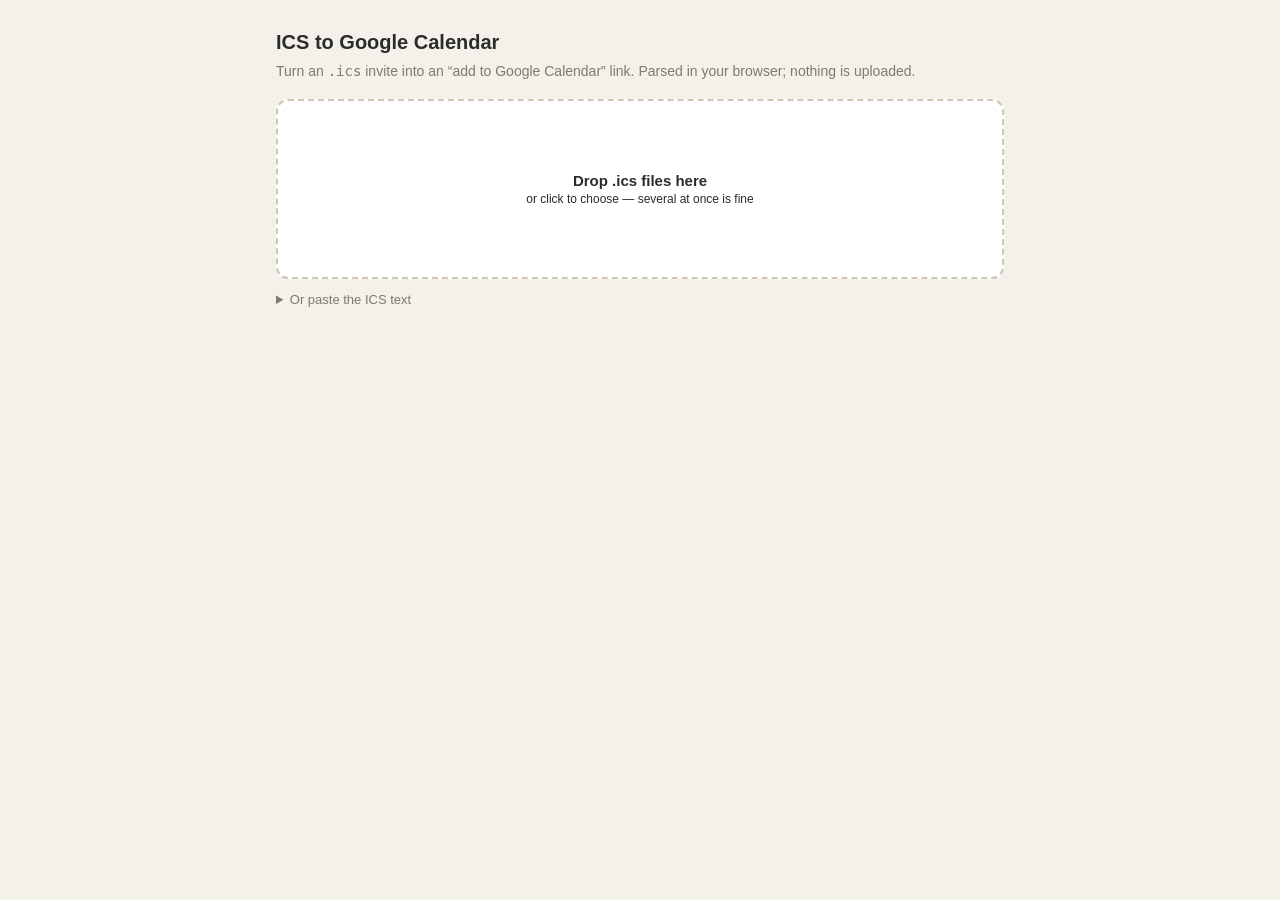
==== ics-to-gcal/index.html @ e8817beb "Add ICS to Google Calendar: drop an .ics, get add-to-calendar links Co-Authored-By: Claude Opus 5.5 " ====
<!doctype html>
<html lang="en">
<head>
<meta charset="utf-8">
<meta name="viewport" content="width=device-width, initial-scale=1">
<title>ICS to Google Calendar</title>
<style>
  :root { --bg:#f4f1ea; --panel:#fff; --ink:#2b2b2b; --muted:#80796c; --accent:#2f6fde; --line:#e4ded2; --bad:#d33b2f; }
  * { box-sizing: border-box; }
  html, body { margin: 0; font: 14px/1.45 -apple-system, BlinkMacSystemFont, "Segoe UI", Roboto, sans-serif; color: var(--ink); background: var(--bg); }
  main { max-width: 760px; margin: 0 auto; padding: 28px 16px 60px; }
  h1 { font-size: 20px; margin: 0 0 4px; }
  .sub { color: var(--muted); margin: 0 0 18px; }
  #drop { display: grid; place-items: center; text-align: center; gap: 6px; min-height: 180px; padding: 24px;
          background: var(--panel); border: 2px dashed #cfc6b5; border-radius: 12px; cursor: pointer; transition: border-color .12s, background .12s; }
  #drop:hover, #drop:focus-visible { border-color: var(--accent); outline: none; }
  #drop.over { border-color: var(--accent); background: #eef3fd; }
  #drop b { font-size: 15px; }
  #drop .muted { font-size: 12px; }
  details { margin: 12px 0 0; }
  summary { cursor: pointer; color: var(--muted); font-size: 13px; }
  textarea { display: block; width: 100%; height: 140px; margin-top: 8px; padding: 8px; font: 12px/1.4 ui-monospace, Menlo, monospace;
             border: 1px solid var(--line); border-radius: 8px; background: #fff; resize: vertical; }
  button, a.btn { font: inherit; cursor: pointer; border: 1px solid var(--line); background: #fff; border-radius: 7px; padding: 6px 11px;
                  color: var(--ink); text-decoration: none; display: inline-block; }
  button:hover, a.btn:hover { border-color: #c9c1b1; background: #faf8f4; }
  .primary, a.primary { background: var(--accent); border-color: var(--accent); color: #fff; }
  .primary:hover, a.primary:hover { background: #2760c4; border-color: #2760c4; }
  .btns { display: flex; gap: 6px; flex-wrap: wrap; margin-top: 8px; }
  #status { margin: 16px 0 8px; color: var(--muted); }
  #status.bad { color: var(--bad); font-weight: 600; }
  .event { background: var(--panel); border: 1px solid var(--line); border-radius: 10px; padding: 14px; margin-bottom: 10px; }
  .event h2 { font-size: 16px; margin: 0 0 4px; overflow-wrap: anywhere; }
  .meta { color: var(--muted); font-size: 13px; overflow-wrap: anywhere; }
  .warn { color: var(--bad); font-size: 12px; margin-top: 6px; }
  .url { margin-top: 8px; font: 11px/1.4 ui-monospace, Menlo, monospace; color: var(--muted); background: #faf8f4; border: 1px solid var(--line);
         border-radius: 6px; padding: 6px 8px; overflow-wrap: anywhere; max-height: 4.4em; overflow: auto; }
  input[type=file] { display: none; }
</style>
</head>
<body>
<main>
  <h1>ICS to Google Calendar</h1>
  <p class="sub">Turn an <code>.ics</code> invite into an “add to Google Calendar” link. Parsed in your browser; nothing is uploaded.</p>

  <div id="drop" tabindex="0" role="button" aria-label="Choose or drop .ics files">
    <div>
      <b>Drop .ics files here</b>
      <div class="muted">or click to choose — several at once is fine</div>
    </div>
  </div>
  <input type="file" id="file" accept=".ics,.ical,.ifb,.icalendar,text/calendar" multiple>

  <details>
    <summary>Or paste the ICS text</summary>
    <textarea id="paste" placeholder="BEGIN:VCALENDAR&#10;BEGIN:VEVENT&#10;…" spellcheck="false"></textarea>
    <div class="btns"><button class="primary" id="convert">Convert</button></div>
  </details>

  <div id="status"></div>
  <div id="out"></div>
</main>

<script>
// ---------- ICS parsing ----------

function unfold(text) {
  // RFC 5545 §3.1: a line starting with a space or tab continues the previous one.
  return text.replace(/\r\n?/g, '\n').replace(/\n[ \t]/g, '');
}

function unescapeText(v) {
  return v.replace(/\\([\\;,nN])/g, (_, c) => (c === 'n' || c === 'N') ? '\n' : c);
}

// "DTSTART;TZID="America/New_York":20261018T133000" → { name, params, value }
function parseLine(line) {
  let inQuote = false, split = -1;
  for (let i = 0; i < line.length; i++) {
    const c = line[i];
    if (c === '"') inQuote = !inQuote;
    else if (c === ':' && !inQuote) { split = i; break; }
  }
  if (split < 0) return null;
  const [name, ...rawParams] = line.slice(0, split).split(';');
  const params = {};
  for (const p of rawParams) {
    const eq = p.indexOf('=');
    if (eq > 0) params[p.slice(0, eq).toUpperCase()] = p.slice(eq + 1).replace(/^"|"$/g, '');
  }
  return { name: name.toUpperCase(), params, value: line.slice(split + 1) };
}

function parseEvents(text) {
  const events = [];
  let cur = null, depth = 0;
  for (const line of unfold(text).split('\n')) {
    if (!line.trim()) continue;
    const p = parseLine(line);
    if (!p) continue;
    if (p.name === 'BEGIN' && p.value.toUpperCase() === 'VEVENT') { cur = {}; depth = 0; continue; }
    if (!cur) continue;
    // Skip nested components such as VALARM so their DESCRIPTION doesn't win.
    if (p.name === 'BEGIN') { depth++; continue; }
    if (p.name === 'END') {
      if (depth) { depth--; continue; }
      if (p.value.toUpperCase() === 'VEVENT') { events.push(cur); cur = null; }
      continue;
    }
    if (depth) continue;
    if (!(p.name in cur)) cur[p.name] = p;
  }
  return events;
}

// ---------- Dates ----------

// Common Windows zone names Outlook writes into TZID, mapped to IANA.
const WINDOWS_TZ = {
  'Eastern Standard Time': 'America/New_York', 'Central Standard Time': 'America/Chicago',
  'Mountain Standard Time': 'America/Denver', 'US Mountain Standard Time': 'America/Phoenix',
  'Pacific Standard Time': 'America/Los_Angeles', 'Alaskan Standard Time': 'America/Anchorage',
  'Hawaiian Standard Time': 'Pacific/Honolulu', 'Atlantic Standard Time': 'America/Halifax',
  'GMT Standard Time': 'Europe/London', 'Greenwich Standard Time': 'Atlantic/Reykjavik',
  'W. Europe Standard Time': 'Europe/Berlin', 'Romance Standard Time': 'Europe/Paris',
  'Central Europe Standard Time': 'Europe/Budapest', 'Central European Standard Time': 'Europe/Warsaw',
  'E. Europe Standard Time': 'Europe/Chisinau', 'FLE Standard Time': 'Europe/Kiev',
  'GTB Standard Time': 'Europe/Bucharest', 'Russian Standard Time': 'Europe/Moscow',
  'India Standard Time': 'Asia/Kolkata', 'China Standard Time': 'Asia/Shanghai',
  'Taipei Standard Time': 'Asia/Taipei', 'Singapore Standard Time': 'Asia/Singapore',
  'Tokyo Standard Time': 'Asia/Tokyo', 'Korea Standard Time': 'Asia/Seoul',
  'AUS Eastern Standard Time': 'Australia/Sydney', 'E. Australia Standard Time': 'Australia/Brisbane',
  'Cen. Australia Standard Time': 'Australia/Adelaide', 'W. Australia Standard Time': 'Australia/Perth',
  'New Zealand Standard Time': 'Pacific/Auckland', 'SA Pacific Standard Time': 'America/Bogota',
  'E. South America Standard Time': 'America/Sao_Paulo', 'Arabian Standard Time': 'Asia/Dubai',
  'Israel Standard Time': 'Asia/Jerusalem', 'South Africa Standard Time': 'Africa/Johannesburg',
  'UTC': 'UTC', 'Coordinated Universal Time': 'UTC'
};

const LOCAL_TZ = Intl.DateTimeFormat().resolvedOptions().timeZone || 'UTC';

function validZone(z) {
  try { new Intl.DateTimeFormat('en-US', { timeZone: z }); return true; } catch { return false; }
}

function resolveZone(tzid) {
  if (!tzid) return null;
  if (validZone(tzid)) return tzid;
  if (WINDOWS_TZ[tzid]) return WINDOWS_TZ[tzid];
  // Some generators prefix a path, e.g. "/mozilla.org/20050126_1/America/New_York".
  const m = tzid.match(/([A-Za-z_]+\/[A-Za-z_\-+]+(?:\/[A-Za-z_\-+]+)?)$/);
  if (m && validZone(m[1])) return m[1];
  return undefined; // present but unknown
}

const pad = n => String(n).padStart(2, '0');

// Parsed time: { allDay, y, mo, d, h, mi, s, utc, zone }
function parseDate(prop, warnings) {
  if (!prop) return null;
  const v = prop.value.trim();
  let m = v.match(/^(\d{4})(\d{2})(\d{2})$/);
  if (m || (prop.params.VALUE || '').toUpperCase() === 'DATE') {
    m = m || v.match(/^(\d{4})(\d{2})(\d{2})/);
    if (!m) return null;
    return { allDay: true, y: +m[1], mo: +m[2], d: +m[3], h: 0, mi: 0, s: 0 };
  }
  m = v.match(/^(\d{4})(\d{2})(\d{2})T(\d{2})(\d{2})(\d{2})?(Z?)$/i);
  if (!m) return null;
  const t = { allDay: false, y: +m[1], mo: +m[2], d: +m[3], h: +m[4], mi: +m[5], s: +(m[6] || 0), utc: !!m[7] };
  if (!t.utc && prop.params.TZID) {
    const z = resolveZone(prop.params.TZID);
    if (z) t.zone = z;
    else warnings.add(`Unknown time zone “${prop.params.TZID}”, assumed ${LOCAL_TZ}.`);
  }
  return t;
}

// Offset (ms) of `zone` from UTC at the instant `utcMs`.
function zoneOffset(zone, utcMs) {
  const parts = new Intl.DateTimeFormat('en-US', {
    timeZone: zone, hourCycle: 'h23', year: 'numeric', month: 'numeric', day: 'numeric',
    hour: 'numeric', minute: 'numeric', second: 'numeric'
  }).formatToParts(new Date(utcMs));
  const g = k => +parts.find(p => p.type === k).value;
  return Date.UTC(g('year'), g('month') - 1, g('day'), g('hour'), g('minute'), g('second')) - utcMs;
}

// Absolute instant (ms) for a parsed time. Floating times are read in the browser's zone.
function toInstant(t) {
  const wall = Date.UTC(t.y, t.mo - 1, t.d, t.h, t.mi, t.s);
  if (t.utc) return wall;
  const zone = t.zone || LOCAL_TZ;
  let guess = wall - zoneOffset(zone, wall);
  guess = wall - zoneOffset(zone, guess); // second pass settles DST edges
  return guess;
}

function fromInstant(ms) {
  const d = new Date(ms);
  return { allDay: false, utc: true, y: d.getUTCFullYear(), mo: d.getUTCMonth() + 1, d: d.getUTCDate(),
           h: d.getUTCHours(), mi: d.getUTCMinutes(), s: d.getUTCSeconds() };
}

// Add a duration to a wall-clock time, keeping its zone (so +1 day survives DST).
function addToWall(t, ms) {
  const d = new Date(Date.UTC(t.y, t.mo - 1, t.d, t.h, t.mi, t.s) + ms);
  return { ...t, y: d.getUTCFullYear(), mo: d.getUTCMonth() + 1, d: d.getUTCDate(),
           h: d.getUTCHours(), mi: d.getUTCMinutes(), s: d.getUTCSeconds() };
}

function parseDuration(v) {
  const m = (v || '').trim().match(/^([+-])?P(?:(\d+)W)?(?:(\d+)D)?(?:T(?:(\d+)H)?(?:(\d+)M)?(?:(\d+)S)?)?$/i);
  if (!m) return null;
  const ms = ((+m[2] || 0) * 7 * 86400 + (+m[3] || 0) * 86400 + (+m[4] || 0) * 3600 + (+m[5] || 0) * 60 + (+m[6] || 0)) * 1000;
  return m[1] === '-' ? -ms : ms;
}

const fmtDate = t => `${t.y}${pad(t.mo)}${pad(t.d)}`;
const fmtDateTime = t => `${fmtDate(t)}T${pad(t.h)}${pad(t.mi)}${pad(t.s)}${t.utc ? 'Z' : ''}`;

// ---------- Event → link ----------

function enc(v) { return encodeURIComponent(v).replace(/%20/g, '+'); }

function buildEvent(ev) {
  const warnings = new Set();
  let start = parseDate(ev.DTSTART, warnings);
  if (!start) return { error: 'No usable DTSTART', title: ev.SUMMARY ? unescapeText(ev.SUMMARY.value) : '(untitled)' };
  let end = parseDate(ev.DTEND, warnings);
  if (!end) {
    const dur = ev.DURATION ? parseDuration(ev.DURATION.value) : null;
    // No end: an all-day event lasts a day, a timed one an hour.
    end = addToWall(start, dur != null ? dur : (start.allDay ? 86400000 : 3600000));
  }

  let dates, ctz;
  if (start.allDay) {
    if (!end.allDay) end = { ...end, allDay: true };
    dates = `${fmtDate(start)}/${fmtDate(end)}`; // both sides exclusive-end, same as ICS
  } else {
    if (end.allDay) end = { ...end, allDay: false };
    const sameZone = !start.utc && !end.utc && (start.zone || null) === (end.zone || null);
    if (sameZone) {
      // Keep wall-clock times and let Google apply the zone; keeps recurrences right across DST.
      ctz = start.zone || LOCAL_TZ;
      dates = `${fmtDateTime(start)}/${fmtDateTime(end)}`;
    } else {
      ctz = start.zone || end.zone || LOCAL_TZ;
      dates = `${fmtDateTime(fromInstant(toInstant(start)))}/${fmtDateTime(fromInstant(toInstant(end)))}`;
    }
  }

  const title = ev.SUMMARY ? unescapeText(ev.SUMMARY.value) : '';
  let details = ev.DESCRIPTION ? unescapeText(ev.DESCRIPTION.value) : '';
  const url = ev.URL ? ev.URL.value.trim() : '';
  if (url && !details.includes(url)) details = details ? `${details}\n\n${url}` : url;
  const location = ev.LOCATION ? unescapeText(ev.LOCATION.value) : '';

  let link = 'https://calendar.google.com/calendar/render?action=TEMPLATE'
    + `&text=${enc(title)}&dates=${dates}`;
  if (details) link += `&details=${enc(details)}`;
  if (location) link += `&location=${enc(location)}`;
  if (ev.RRULE) link += `&recur=${enc('RRULE:' + ev.RRULE.value.trim())}`;
  if (ctz) link += `&ctz=${enc(ctz)}`;

  if (link.length > 8000) warnings.add('This link is very long (mostly the description); Google may cut it off.');
  return { title: title || '(untitled)', start, end, ctz, location, recurring: !!ev.RRULE, link, warnings: [...warnings] };
}

// ---------- UI ----------

const $ = s => document.querySelector(s);
const out = $('#out'), status = $('#status');

function describeWhen(e) {
  if (e.start.allDay) {
    const s = new Date(Date.UTC(e.start.y, e.start.mo - 1, e.start.d));
    const last = new Date(Date.UTC(e.end.y, e.end.mo - 1, e.end.d) - 86400000);
    const f = d => d.toLocaleDateString(undefined, { timeZone: 'UTC', weekday: 'short', month: 'short', day: 'numeric', year: 'numeric' });
    return last > s ? `${f(s)} – ${f(last)} (all day)` : `${f(s)} (all day)`;
  }
  const zone = e.ctz || LOCAL_TZ;
  const opts = { timeZone: zone, weekday: 'short', month: 'short', day: 'numeric', year: 'numeric', hour: 'numeric', minute: '2-digit' };
  const s = new Date(toInstant(e.start)), en = new Date(toInstant(e.end));
  const sameDay = s.toLocaleDateString(undefined, { timeZone: zone }) === en.toLocaleDateString(undefined, { timeZone: zone });
  const endStr = sameDay
    ? en.toLocaleTimeString(undefined, { timeZone: zone, hour: 'numeric', minute: '2-digit', timeZoneName: 'short' })
    : en.toLocaleString(undefined, { ...opts, timeZoneName: 'short' });
  return `${s.toLocaleString(undefined, opts)} – ${endStr}`;
}

function el(tag, attrs = {}, text) {
  const n = document.createElement(tag);
  Object.assign(n, attrs);
  if (text != null) n.textContent = text;
  return n;
}

function render(results) {
  out.replaceChildren();
  const ok = results.filter(r => !r.error);
  status.className = ok.length ? '' : 'bad';
  status.textContent = ok.length
    ? `${ok.length} event${ok.length === 1 ? '' : 's'}`
    : (results.length ? 'Found events, but none had a readable start time.' : 'No events (VEVENT) found in that.');

  for (const r of results) {
    const card = el('div', { className: 'event' });
    card.append(el('h2', {}, r.title));
    if (r.error) {
      card.append(el('div', { className: 'warn' }, r.error));
      out.append(card);
      continue;
    }
    card.append(el('div', { className: 'meta' }, describeWhen(r) + (r.recurring ? ' · repeats' : '')));
    if (r.location) card.append(el('div', { className: 'meta' }, r.location));
    for (const w of r.warnings) card.append(el('div', { className: 'warn' }, w));

    const btns = el('div', { className: 'btns' });
    btns.append(el('a', { className: 'btn primary', href: r.link, target: '_blank', rel: 'noopener' }, 'Add to Google Calendar'));
    const copy = el('button', {}, 'Copy link');
    copy.onclick = async () => {
      try { await navigator.clipboard.writeText(r.link); copy.textContent = 'Copied'; }
      catch { copy.textContent = 'Copy failed'; }
      setTimeout(() => (copy.textContent = 'Copy link'), 1400);
    };
    btns.append(copy);
    card.append(btns, el('div', { className: 'url' }, r.link));
    out.append(card);
  }
}

function convertText(texts) {
  const results = [];
  for (const t of texts) for (const ev of parseEvents(t)) results.push(buildEvent(ev));
  render(results);
}

async function handleFiles(files) {
  if (!files || !files.length) return;
  try { convertText(await Promise.all([...files].map(f => f.text()))); }
  catch (e) { status.className = 'bad'; status.textContent = `Couldn't read that file: ${e.message}`; }
}

const drop = $('#drop'), fileInput = $('#file');
drop.onclick = () => fileInput.click();
drop.onkeydown = e => { if (e.key === 'Enter' || e.key === ' ') { e.preventDefault(); fileInput.click(); } };
fileInput.onchange = () => { handleFiles(fileInput.files); fileInput.value = ''; };

// Accept drops anywhere on the page, highlight the zone while dragging.
let dragDepth = 0;
addEventListener('dragenter', e => { e.preventDefault(); dragDepth++; drop.classList.add('over'); });
addEventListener('dragleave', () => { if (--dragDepth <= 0) { dragDepth = 0; drop.classList.remove('over'); } });
addEventListener('dragover', e => e.preventDefault());
addEventListener('drop', e => {
  e.preventDefault(); dragDepth = 0; drop.classList.remove('over');
  const dt = e.dataTransfer;
  if (dt.files.length) handleFiles(dt.files);
  else { const t = dt.getData('text/plain'); if (t) convertText([t]); }
});

$('#convert').onclick = () => convertText([$('#paste').value]);
</script>
</body>
</html>
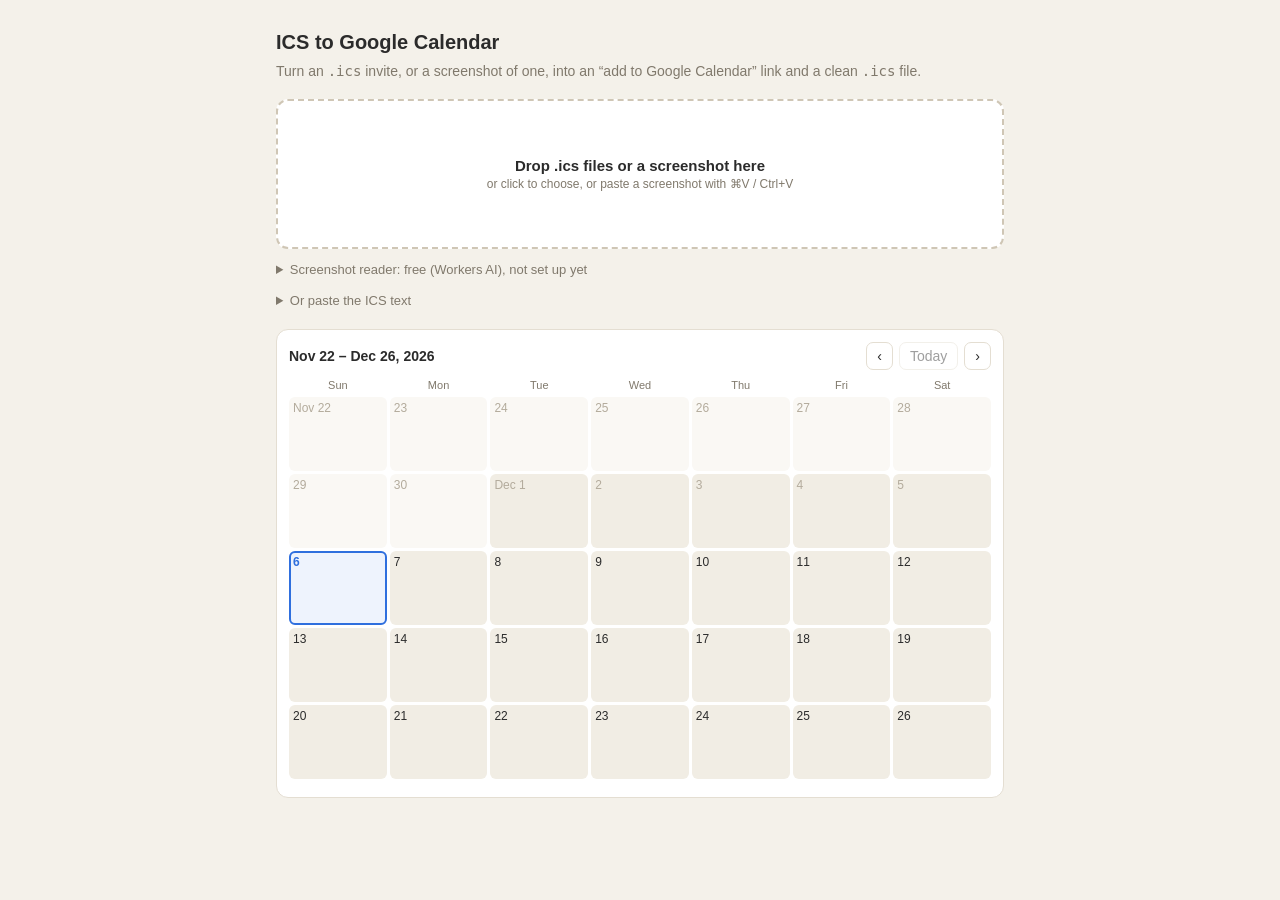
==== commit 5664cfe3: "ICS to Google Calendar: read screenshots, and show a calendar Drop or paste a screenshot of an invit" ====
--- a/ics-to-gcal/index.html
+++ b/ics-to-gcal/index.html
@@ -11,12 +11,13 @@
   main { max-width: 760px; margin: 0 auto; padding: 28px 16px 60px; }
   h1 { font-size: 20px; margin: 0 0 4px; }
   .sub { color: var(--muted); margin: 0 0 18px; }
-  #drop { display: grid; place-items: center; text-align: center; gap: 6px; min-height: 180px; padding: 24px;
+  #drop { display: grid; place-items: center; text-align: center; gap: 6px; min-height: 150px; padding: 24px;
           background: var(--panel); border: 2px dashed #cfc6b5; border-radius: 12px; cursor: pointer; transition: border-color .12s, background .12s; }
   #drop:hover, #drop:focus-visible { border-color: var(--accent); outline: none; }
   #drop.over { border-color: var(--accent); background: #eef3fd; }
   #drop b { font-size: 15px; }
   #drop .muted { font-size: 12px; }
+  .muted { color: var(--muted); }
   details { margin: 12px 0 0; }
   summary { cursor: pointer; color: var(--muted); font-size: 13px; }
   textarea { display: block; width: 100%; height: 140px; margin-top: 8px; padding: 8px; font: 12px/1.4 ui-monospace, Menlo, monospace;
@@ -24,6 +25,7 @@
   button, a.btn { font: inherit; cursor: pointer; border: 1px solid var(--line); background: #fff; border-radius: 7px; padding: 6px 11px;
                   color: var(--ink); text-decoration: none; display: inline-block; }
   button:hover, a.btn:hover { border-color: #c9c1b1; background: #faf8f4; }
+  button:disabled, a.btn.off { opacity: .45; pointer-events: none; }
   .primary, a.primary { background: var(--accent); border-color: var(--accent); color: #fff; }
   .primary:hover, a.primary:hover { background: #2760c4; border-color: #2760c4; }
   .btns { display: flex; gap: 6px; flex-wrap: wrap; margin-top: 8px; }
@@ -31,25 +33,117 @@
   #status.bad { color: var(--bad); font-weight: 600; }
   .event { background: var(--panel); border: 1px solid var(--line); border-radius: 10px; padding: 14px; margin-bottom: 10px; }
   .event h2 { font-size: 16px; margin: 0 0 4px; overflow-wrap: anywhere; }
+  .event.flash { animation: flash 1.4s ease-out; }
+  @keyframes flash { from { box-shadow: 0 0 0 3px var(--accent); } to { box-shadow: 0 0 0 0 transparent; } }
   .meta { color: var(--muted); font-size: 13px; overflow-wrap: anywhere; }
   .warn { color: var(--bad); font-size: 12px; margin-top: 6px; }
   .url { margin-top: 8px; font: 11px/1.4 ui-monospace, Menlo, monospace; color: var(--muted); background: #faf8f4; border: 1px solid var(--line);
          border-radius: 6px; padding: 6px 8px; overflow-wrap: anywhere; max-height: 4.4em; overflow: auto; }
   input[type=file] { display: none; }
+
+  /* Screenshot reader settings */
+  .reader { background: var(--panel); border: 1px solid var(--line); border-radius: 10px; padding: 10px 12px; margin-top: 8px; display: grid; gap: 8px; }
+  .reader .opt { display: flex; gap: 8px; align-items: flex-start; }
+  .reader .opt input[type=radio] { margin-top: 3px; }
+  .reader .opt div { display: grid; gap: 4px; flex: 1; }
+  .reader small { color: var(--muted); }
+  .field { font: inherit; color: var(--ink); padding: 6px 8px; border: 1px solid var(--line); border-radius: 7px; background: #fff; width: 100%; min-width: 0; }
+  .field:focus { outline: 2px solid #bcd0f5; border-color: var(--accent); }
+
+  /* The screenshot being read */
+  #shot { display: none; grid-template-columns: 84px 1fr; gap: 12px; margin-top: 12px; background: var(--panel);
+          border: 1px solid var(--line); border-radius: 10px; padding: 12px; }
+  #shot.on { display: grid; }
+  #shot img { width: 84px; max-height: 150px; object-fit: cover; object-position: top; border-radius: 6px; border: 1px solid var(--line); }
+  #shot textarea { height: 60px; margin-top: 0; font: inherit; }
+
+  /* Event drafts from a screenshot */
+  .draft { border-color: #c9d8f6; }
+  .draft-head { display: flex; justify-content: space-between; align-items: center; gap: 8px; font-size: 12px; color: var(--muted); }
+  .draft-head button { padding: 2px 8px; font-size: 12px; }
+  .form { display: grid; grid-template-columns: 1fr 1fr; gap: 8px 12px; margin-top: 8px; }
+  .form .full { grid-column: 1 / -1; }
+  .form label { display: flex; flex-direction: column; gap: 3px; font-size: 12px; color: var(--muted); min-width: 0; }
+  .form label.check { flex-direction: row; align-items: center; gap: 6px; align-self: end; padding-bottom: 7px; color: var(--ink); font-size: 13px; }
+  .form textarea { height: 64px; margin-top: 0; font: inherit; }
+  .form .need .field { border-color: #e3a49c; background: #fdf3f1; }
+  .ask { color: var(--bad); font-size: 12px; }
+  .ask.soft { color: var(--muted); }
+  .still { color: var(--bad); font-size: 12px; margin-top: 8px; }
+
+  /* Calendar */
+  #cal { margin: 18px 0 4px; background: var(--panel); border: 1px solid var(--line); border-radius: 12px; padding: 12px; }
+  .cal-head { display: flex; justify-content: space-between; align-items: center; gap: 8px; margin-bottom: 8px; }
+  .cal-head .btns { margin: 0; }
+  .cal-head button { padding: 3px 10px; }
+  .cal-grid { display: grid; grid-template-columns: repeat(7, minmax(0, 1fr)); gap: 3px; }
+  .dow { font-size: 11px; color: var(--muted); text-align: center; }
+  .day { min-height: 74px; padding: 3px 4px; border-radius: 6px; background: #faf8f4; display: flex; flex-direction: column; gap: 2px; min-width: 0; }
+  .day.alt { background: #f1ede4; }
+  .day.past .num { color: #b3ab9c; }
+  .day.today { outline: 2px solid var(--accent); outline-offset: -2px; background: #eef3fd; }
+  .day.today .num { color: var(--accent); font-weight: 600; }
+  .num { font-size: 12px; }
+  .chip { display: block; width: 100%; text-align: left; font-family: inherit; font-size: 11px; line-height: 1.35; padding: 1px 4px; border-radius: 4px; border: 1px solid var(--accent);
+          background: var(--accent); color: #fff; white-space: nowrap; overflow: hidden; text-overflow: ellipsis; cursor: pointer; }
+  .chip:hover { background: #2760c4; border-color: #2760c4; }
+  .chip.pending { background: #fff; color: var(--accent); border-style: dashed; }
+  .cal-key { margin-top: 6px; font-size: 11px; color: var(--muted); }
+  @media (max-width: 560px) {
+    .day { min-height: 56px; padding: 2px; }
+    .chip { font-size: 10px; padding: 0 2px; }
+    .form { grid-template-columns: 1fr; }
+  }
 </style>
 </head>
 <body>
 <main>
   <h1>ICS to Google Calendar</h1>
-  <p class="sub">Turn an <code>.ics</code> invite into an “add to Google Calendar” link. Parsed in your browser; nothing is uploaded.</p>
-
-  <div id="drop" tabindex="0" role="button" aria-label="Choose or drop .ics files">
+  <p class="sub">Turn an <code>.ics</code> invite, or a screenshot of one, into an “add to Google Calendar” link and a clean <code>.ics</code> file.</p>
+
+  <div id="drop" tabindex="0" role="button" aria-label="Choose or drop .ics files or a screenshot">
     <div>
-      <b>Drop .ics files here</b>
-      <div class="muted">or click to choose — several at once is fine</div>
+      <b>Drop .ics files or a screenshot here</b>
+      <div class="muted">or click to choose, or paste a screenshot with ⌘V / Ctrl+V</div>
     </div>
   </div>
-  <input type="file" id="file" accept=".ics,.ical,.ifb,.icalendar,text/calendar" multiple>
+  <input type="file" id="file" accept=".ics,.ical,.ifb,.icalendar,text/calendar,image/png,image/jpeg,image/webp,image/heic,image/gif" multiple>
+
+  <div id="shot">
+    <img id="shotImg" alt="The screenshot being read">
+    <div>
+      <textarea id="hint" class="field" placeholder="Anything the screenshot doesn’t say? e.g. “it’s next Friday”, “at my place”, “about 2 hours”"></textarea>
+      <div class="btns">
+        <button class="primary" id="read">Read screenshot</button>
+        <button id="shotClear">Remove</button>
+        <span class="muted" id="readerNote" style="align-self:center;font-size:12px"></span>
+      </div>
+    </div>
+  </div>
+
+  <details id="readerBox">
+    <summary>Screenshot reader: <span id="readerSummary"></span></summary>
+    <div class="reader">
+      <label class="opt">
+        <input type="radio" name="reader" value="free">
+        <div>
+          <b>Free (Workers AI)</b>
+          <input type="password" id="pw" class="field" placeholder="Password" autocomplete="current-password">
+          <small>Runs on this site’s free Cloudflare quota, so it needs the password.</small>
+        </div>
+      </label>
+      <label class="opt">
+        <input type="radio" name="reader" value="claude">
+        <div>
+          <b>Your own Claude API key</b>
+          <input type="password" id="apikey" class="field" placeholder="sk-ant-…" autocomplete="off">
+          <small>Sent straight from this browser to Anthropic; never to this site. Reads screenshots more reliably, about 2¢ each.
+            Get a key at <a href="https://platform.claude.com/" target="_blank" rel="noopener">platform.claude.com</a>.</small>
+        </div>
+      </label>
+      <small>Both are saved in this browser only.</small>
+    </div>
+  </details>
 
   <details>
     <summary>Or paste the ICS text</summary>
@@ -57,11 +151,28 @@
     <div class="btns"><button class="primary" id="convert">Convert</button></div>
   </details>
 
+  <section id="cal" aria-label="Calendar">
+    <div class="cal-head">
+      <b id="calTitle"></b>
+      <div class="btns">
+        <button id="calPrev" aria-label="Earlier week">‹</button>
+        <button id="calToday">Today</button>
+        <button id="calNext" aria-label="Later week">›</button>
+      </div>
+    </div>
+    <div class="cal-grid" id="calGrid"></div>
+    <div class="cal-key" id="calKey"></div>
+  </section>
+
   <div id="status"></div>
+  <div id="drafts"></div>
   <div id="out"></div>
 </main>
 
-<script>
+<script type="module">
+import { buildPrompt, parseModelJson, normalizeExtraction, missingFields, toICS, calendarWeeks, addDays, EXTRACT_SCHEMA }
+  from './events.js';
+
 // ---------- ICS parsing ----------
 
 function unfold(text) {
@@ -268,10 +379,10 @@
   return { title: title || '(untitled)', start, end, ctz, location, recurring: !!ev.RRULE, link, warnings: [...warnings] };
 }
 
-// ---------- UI ----------
+// ---------- UI helpers ----------
 
 const $ = s => document.querySelector(s);
-const out = $('#out'), status = $('#status');
+const out = $('#out'), status = $('#status'), draftsEl = $('#drafts');
 
 function describeWhen(e) {
   if (e.start.allDay) {
@@ -297,14 +408,50 @@
   return n;
 }
 
-function render(results) {
+function setStatus(text, bad = false) {
+  status.className = bad ? 'bad' : '';
+  status.textContent = text;
+}
+
+const slug = s => (s || 'event').toLowerCase().replace(/[^a-z0-9]+/g, '-').replace(/^-|-$/g, '').slice(0, 60) || 'event';
+
+// "Add to Google Calendar", "Copy link" and, when we wrote the .ics ourselves, "Download .ics".
+function actionButtons(r, ics) {
+  const btns = el('div', { className: 'btns' });
+  btns.append(el('a', { className: 'btn primary', href: r.link, target: '_blank', rel: 'noopener' }, 'Add to Google Calendar'));
+  if (ics) {
+    const a = el('a', { className: 'btn', download: `${slug(r.title)}.ics`, href: '#' }, 'Download .ics');
+    // Make the file on click, so editing a draft doesn't pile up blob URLs.
+    a.onclick = () => {
+      const url = URL.createObjectURL(new Blob([ics], { type: 'text/calendar' }));
+      a.href = url;
+      setTimeout(() => URL.revokeObjectURL(url), 10000);
+    };
+    btns.append(a);
+  }
+  const copy = el('button', {}, 'Copy link');
+  copy.onclick = async () => {
+    try { await navigator.clipboard.writeText(r.link); copy.textContent = 'Copied'; }
+    catch { copy.textContent = 'Copy failed'; }
+    setTimeout(() => (copy.textContent = 'Copy link'), 1400);
+  };
+  btns.append(copy);
+  return btns;
+}
+
+// ---------- Results from .ics files ----------
+
+let uploaded = []; // [{ result, card }]
+
+function renderUploaded(results) {
   out.replaceChildren();
+  uploaded = [];
   const ok = results.filter(r => !r.error);
-  status.className = ok.length ? '' : 'bad';
-  status.textContent = ok.length
-    ? `${ok.length} event${ok.length === 1 ? '' : 's'}`
-    : (results.length ? 'Found events, but none had a readable start time.' : 'No events (VEVENT) found in that.');
-
+  if (results.length || !drafts.length) {
+    setStatus(ok.length
+      ? `${ok.length} event${ok.length === 1 ? '' : 's'}`
+      : (results.length ? 'Found events, but none had a readable start time.' : 'No events (VEVENT) found in that.'), !ok.length);
+  }
   for (const r of results) {
     const card = el('div', { className: 'event' });
     card.append(el('h2', {}, r.title));
@@ -316,31 +463,412 @@
     card.append(el('div', { className: 'meta' }, describeWhen(r) + (r.recurring ? ' · repeats' : '')));
     if (r.location) card.append(el('div', { className: 'meta' }, r.location));
     for (const w of r.warnings) card.append(el('div', { className: 'warn' }, w));
-
-    const btns = el('div', { className: 'btns' });
-    btns.append(el('a', { className: 'btn primary', href: r.link, target: '_blank', rel: 'noopener' }, 'Add to Google Calendar'));
-    const copy = el('button', {}, 'Copy link');
-    copy.onclick = async () => {
-      try { await navigator.clipboard.writeText(r.link); copy.textContent = 'Copied'; }
-      catch { copy.textContent = 'Copy failed'; }
-      setTimeout(() => (copy.textContent = 'Copy link'), 1400);
-    };
-    btns.append(copy);
-    card.append(btns, el('div', { className: 'url' }, r.link));
+    card.append(actionButtons(r), el('div', { className: 'url' }, r.link));
     out.append(card);
-  }
+    uploaded.push({ result: r, card });
+  }
+  renderCalendar(ok);
 }
 
 function convertText(texts) {
   const results = [];
   for (const t of texts) for (const ev of parseEvents(t)) results.push(buildEvent(ev));
-  render(results);
-}
+  renderUploaded(results);
+}
+
+// ---------- Screenshot reader settings ----------
+
+const KEY = { mode: 'ics-to-gcal_mode', pw: 'ics-to-gcal_password', key: 'ics-to-gcal_api_key' };
+const store = {
+  get: k => { try { return localStorage.getItem(k) || ''; } catch { return ''; } },
+  set: (k, v) => { try { v ? localStorage.setItem(k, v) : localStorage.removeItem(k); } catch {} }
+};
+const readerBox = $('#readerBox'), pwInput = $('#pw'), keyInput = $('#apikey');
+
+const mode = () => document.querySelector('input[name=reader]:checked').value;
+
+function refreshReaderSummary() {
+  const m = mode();
+  const ready = m === 'free' ? !!pwInput.value : !!keyInput.value;
+  const label = m === 'free' ? 'free (Workers AI)' : 'your Claude key';
+  $('#readerSummary').textContent = ready ? label : `${label}, not set up yet`;
+  $('#readerNote').textContent = `with ${label}`;
+}
+
+(function initReader() {
+  const m = store.get(KEY.mode) === 'claude' ? 'claude' : 'free';
+  document.querySelector(`input[name=reader][value=${m}]`).checked = true;
+  pwInput.value = store.get(KEY.pw);
+  keyInput.value = store.get(KEY.key);
+  for (const r of document.querySelectorAll('input[name=reader]')) {
+    r.onchange = () => { store.set(KEY.mode, mode()); refreshReaderSummary(); };
+  }
+  pwInput.oninput = () => { store.set(KEY.pw, pwInput.value); refreshReaderSummary(); };
+  keyInput.oninput = () => { store.set(KEY.key, keyInput.value.trim()); refreshReaderSummary(); };
+  // Typing in a box picks that option.
+  pwInput.onfocus = () => { document.querySelector('input[name=reader][value=free]').checked = true; store.set(KEY.mode, 'free'); refreshReaderSummary(); };
+  keyInput.onfocus = () => { document.querySelector('input[name=reader][value=claude]').checked = true; store.set(KEY.mode, 'claude'); refreshReaderSummary(); };
+  refreshReaderSummary();
+})();
+
+function askForCredentials(message) {
+  readerBox.open = true;
+  setStatus(message, true);
+  (mode() === 'free' ? pwInput : keyInput).focus();
+}
+
+// ---------- Reading a screenshot ----------
+
+const todayIso = () => new Intl.DateTimeFormat('en-CA', { timeZone: LOCAL_TZ, year: 'numeric', month: '2-digit', day: '2-digit' }).format(new Date());
+
+// Downscale to what the models actually look at, flattened onto white, as JPEG.
+async function prepImage(file) {
+  const bmp = await createImageBitmap(file);
+  const scale = Math.min(1, 1568 / Math.max(bmp.width, bmp.height));
+  const c = document.createElement('canvas');
+  c.width = Math.max(1, Math.round(bmp.width * scale));
+  c.height = Math.max(1, Math.round(bmp.height * scale));
+  const ctx = c.getContext('2d');
+  ctx.fillStyle = '#fff';
+  ctx.fillRect(0, 0, c.width, c.height);
+  ctx.drawImage(bmp, 0, 0, c.width, c.height);
+  bmp.close?.();
+  return c.toDataURL('image/jpeg', 0.88);
+}
+
+class ReaderError extends Error {
+  constructor(message, { credentials = false } = {}) { super(message); this.credentials = credentials; }
+}
+
+async function readFree(dataUrl, hint) {
+  let res;
+  try {
+    res = await fetch('/ics-to-gcal/api/extract', {
+      method: 'POST',
+      headers: { 'content-type': 'application/json', 'x-tool-password': pwInput.value },
+      body: JSON.stringify({ image: dataUrl, today: todayIso(), timeZone: LOCAL_TZ, hint })
+    });
+  } catch {
+    throw new ReaderError("Couldn't reach the free reader. Are you offline?");
+  }
+  const data = await res.json().catch(() => ({}));
+  if (res.status === 401) throw new ReaderError('That password is wrong.', { credentials: true });
+  if (res.status === 404) throw new ReaderError('The free reader only works on tools.evanyoung.dev. Use your own Claude key here.', { credentials: true });
+  if (!res.ok) {
+    const msg = data.error || `The free reader failed (HTTP ${res.status}).`;
+    throw new ReaderError(/limit|neuron|3036|capacity/i.test(msg)
+      ? `${msg} The free daily quota may be used up. Try again tomorrow, or use your own Claude key.` : msg);
+  }
+  return normalizeExtraction(data);
+}
+
+// Pinned so the page keeps working when the SDK moves on.
+const ANTHROPIC_SDK = 'https://esm.sh/@anthropic-ai/sdk@1.14.0';
+
+async function readClaude(dataUrl, hint) {
+  let Anthropic;
+  try { ({ default: Anthropic } = await import(ANTHROPIC_SDK)); }
+  catch { throw new ReaderError("Couldn't load the Anthropic SDK. Are you offline?"); }
+  const client = new Anthropic({ apiKey: keyInput.value.trim(), dangerouslyAllowBrowser: true });
+  let msg;
+  try {
+    msg = await client.beta.messages.create({
+      model: 'claude-opus-5-5',
+      max_tokens: 16000,
+      betas: ['server-side-fallback-2026-07-01'],
+      fallbacks: 'default',
+      output_config: { effort: 'medium', format: { type: 'json_schema', schema: EXTRACT_SCHEMA } },
+      messages: [{
+        role: 'user',
+        content: [
+          { type: 'image', source: { type: 'base64', media_type: 'image/jpeg', data: dataUrl.slice(dataUrl.indexOf(',') + 1) } },
+          { type: 'text', text: buildPrompt({ today: todayIso(), timeZone: LOCAL_TZ, hint }) }
+        ]
+      }]
+    });
+  } catch (e) {
+    if (e instanceof Anthropic.AuthenticationError || e instanceof Anthropic.PermissionDeniedError) {
+      throw new ReaderError('Anthropic rejected that API key.', { credentials: true });
+    }
+    if (e instanceof Anthropic.RateLimitError) throw new ReaderError('Your key is being rate-limited. Try again in a minute.');
+    if (e instanceof Anthropic.APIConnectionError) throw new ReaderError("Couldn't reach Anthropic. Are you offline?");
+    if (e instanceof Anthropic.APIError) throw new ReaderError(`Claude API error: ${e.message}`);
+    throw e;
+  }
+  if (msg.stop_reason === 'refusal') throw new ReaderError('Claude declined to read this screenshot.');
+  if (msg.stop_reason === 'max_tokens') throw new ReaderError("Claude's answer was cut off. Try a smaller screenshot.");
+  const text = msg.content.filter(b => b.type === 'text').map(b => b.text).join('');
+  return normalizeExtraction(parseModelJson(text));
+}
+
+let shot = null; // { dataUrl }
+let reading = false;
+
+async function handleImage(file) {
+  setStatus('Preparing screenshot…');
+  try {
+    shot = { dataUrl: await prepImage(file) };
+  } catch {
+    setStatus("Couldn't open that image. Try a PNG or JPEG screenshot.", true);
+    return;
+  }
+  $('#shotImg').src = shot.dataUrl;
+  $('#shot').classList.add('on');
+  $('#read').textContent = 'Read screenshot';
+  readShot();
+}
+
+async function readShot() {
+  if (!shot || reading) return;
+  const m = mode();
+  if (m === 'free' && !pwInput.value) return askForCredentials('Enter the password for the free reader, then press Read screenshot.');
+  if (m === 'claude' && !keyInput.value.trim()) return askForCredentials('Paste your Claude API key, then press Read screenshot.');
+  reading = true;
+  const readBtn = $('#read');
+  readBtn.disabled = true;
+  setStatus(m === 'free' ? 'Reading the screenshot with Workers AI…' : 'Reading the screenshot with Claude…');
+  try {
+    const hint = $('#hint').value;
+    const { events, notes } = m === 'free' ? await readFree(shot.dataUrl, hint) : await readClaude(shot.dataUrl, hint);
+    renderDrafts(events);
+    if (!events.length) setStatus(notes || 'No event found in that screenshot. Add details above and read it again.', true);
+    else {
+      const open = events.filter(e => missingFields(e).length).length;
+      setStatus(`Found ${events.length} event${events.length === 1 ? '' : 's'}.`
+        + (open ? ' Fill in what’s highlighted, or add details above and read again.' : ' Check the details, then add it.')
+        + (notes ? ` ${notes}` : ''));
+      status.scrollIntoView({ behavior: 'smooth', block: 'start' });
+    }
+    readBtn.textContent = 'Read again';
+  } catch (e) {
+    if (e instanceof ReaderError && e.credentials) askForCredentials(e.message);
+    else setStatus(e instanceof ReaderError ? e.message : `Something went wrong: ${e.message}`, true);
+  } finally {
+    reading = false;
+    readBtn.disabled = false;
+  }
+}
+
+$('#read').onclick = readShot;
+$('#shotClear').onclick = () => { shot = null; $('#shot').classList.remove('on'); $('#hint').value = ''; renderDrafts([]); setStatus(''); };
+
+// ---------- Draft events from a screenshot ----------
+
+let drafts = []; // [{ ev, card, result, ics }]
+
+const FIELD_LABEL = { title: 'title', date: 'date', start_time: 'start time', end_date: 'a last day on or after the start' };
+
+function draftResult(ev) {
+  if (missingFields(ev).length) return { result: null, ics: '' };
+  const ics = toICS([ev], { defaultZone: LOCAL_TZ });
+  const parsed = parseEvents(ics)[0];
+  const result = parsed && buildEvent(parsed);
+  return result && !result.error ? { result, ics } : { result: null, ics: '' };
+}
+
+function renderDrafts(events) {
+  draftsEl.replaceChildren();
+  drafts = events.map(ev => makeDraft(ev));
+  for (const d of drafts) draftsEl.append(d.card);
+  renderCalendar(drafts.filter(d => d.result).map(d => d.result));
+}
+
+function makeDraft(ev) {
+  const d = { ev, card: el('div', { className: 'event draft' }), result: null, ics: '' };
+  const head = el('div', { className: 'draft-head' });
+  head.append(el('span', {}, 'From the screenshot. Check it, then add it.'));
+  const discard = el('button', { title: 'Discard this event' }, 'Discard');
+  discard.onclick = () => { drafts = drafts.filter(x => x !== d); d.card.remove(); renderCalendar(); };
+  head.append(discard);
+
+  const form = el('div', { className: 'form' });
+  const asks = {};   // field → question element
+  const wraps = {};  // field → label element
+  const input = (field, label, type, cls = '') => {
+    const wrap = el('label', { className: cls });
+    wrap.append(label);
+    const i = el(type === 'textarea' ? 'textarea' : 'input', { className: 'field' });
+    if (type !== 'textarea') i.type = type;
+    i.value = ev[field] || '';
+    i.oninput = () => { ev[field] = i.value; update(); };
+    wrap.append(i);
+    const q = ev.questions.find(q => q.field === field);
+    if (q) { asks[field] = el('span', { className: 'ask' }, q.question); wrap.append(asks[field]); }
+    wraps[field] = wrap;
+    form.append(wrap);
+    return i;
+  };
+
+  input('title', 'Title', 'text', 'full');
+  input('date', 'Date', 'date');
+  const allDay = el('label', { className: 'check' });
+  const allDayBox = el('input', { type: 'checkbox', checked: ev.all_day });
+  allDayBox.onchange = () => { ev.all_day = allDayBox.checked; update(); };
+  allDay.append(allDayBox, 'All day');
+  form.append(allDay);
+  input('start_time', 'Starts', 'time');
+  input('end_time', 'Ends (optional, default 1 hour)', 'time');
+  input('end_date', 'Last day (optional, for multi-day events)', 'date');
+  const tz = input('time_zone', `Time zone (blank = ${LOCAL_TZ})`, 'text');
+  tz.setAttribute('list', 'zones');
+  tz.placeholder = LOCAL_TZ;
+  input('location', 'Location', 'text', 'full');
+  input('description', 'Notes', 'textarea', 'full');
+
+  const still = el('div', { className: 'still' });
+  const actions = el('div');
+  d.card.append(head, form, still, actions);
+
+  function update() {
+    const missing = missingFields(ev);
+    for (const f of Object.keys(wraps)) wraps[f].classList.toggle('need', missing.includes(f));
+    for (const [f, q] of Object.entries(asks)) {
+      // Red while the field blocks adding the event; grey for optional fields or once answered.
+      q.classList.toggle('soft', !missing.includes(f));
+    }
+    wraps.start_time.style.display = wraps.end_time.style.display = ev.all_day ? 'none' : '';
+    wraps.time_zone.style.display = ev.all_day ? 'none' : '';
+    still.textContent = missing.length ? `Still needed: ${missing.map(f => FIELD_LABEL[f] || f).join(', ')}.` : '';
+    Object.assign(d, draftResult(ev));
+    actions.replaceChildren();
+    if (d.result) {
+      actions.append(el('div', { className: 'meta' }, describeWhen(d.result)));
+      for (const w of d.result.warnings) actions.append(el('div', { className: 'warn' }, w));
+      actions.append(actionButtons(d.result, d.ics));
+    } else {
+      const btns = el('div', { className: 'btns' });
+      btns.append(el('a', { className: 'btn primary off' }, 'Add to Google Calendar'), el('a', { className: 'btn off' }, 'Download .ics'));
+      actions.append(btns);
+    }
+    renderCalendar();
+  }
+  d.update = update;
+  update();
+  return d;
+}
+
+// Time zone suggestions for the draft form.
+(function zoneList() {
+  const list = el('datalist', { id: 'zones' });
+  let zones = [];
+  try { zones = Intl.supportedValuesOf('timeZone'); } catch {}
+  for (const z of zones) list.append(el('option', { value: z }));
+  document.body.append(list);
+})();
+
+// ---------- Calendar ----------
+
+let calOffset = 0;
+const calGrid = $('#calGrid');
+const localIso = ms => new Intl.DateTimeFormat('en-CA', { timeZone: LOCAL_TZ, year: 'numeric', month: '2-digit', day: '2-digit' }).format(new Date(ms));
+const isoOf = t => `${t.y}-${pad(t.mo)}-${pad(t.d)}`;
+
+// The days (in the viewer's zone) an event covers, capped so a year-long event doesn't flood the grid.
+function eventDays(r) {
+  if (r.start.allDay) {
+    const days = [];
+    let day = isoOf(r.start);
+    const end = isoOf(r.end);
+    while (day < end && days.length < 62) { days.push(day); day = addDays(day, 1); }
+    return days.length ? days : [isoOf(r.start)];
+  }
+  return [localIso(toInstant(r.start))];
+}
+
+function timeLabel(r) {
+  if (r.start.allDay) return '';
+  return new Date(toInstant(r.start)).toLocaleTimeString(undefined, { timeZone: LOCAL_TZ, hour: 'numeric', minute: '2-digit' })
+    .replace(':00', '').replace(/\s/g, '').toLowerCase();
+}
+
+function calendarEntries() {
+  const entries = [];
+  for (const u of uploaded) entries.push({ r: u.result, card: u.card, pending: false });
+  for (const d of drafts) if (d.result) entries.push({ r: d.result, card: d.card, pending: true });
+  return entries;
+}
+
+let lastFocusKey = '';
+
+function renderCalendar(newResults) {
+  const today = todayIso();
+  const entries = calendarEntries();
+
+  // When new events arrive outside the view, move the view to the first one.
+  if (newResults && newResults.length) {
+    const first = eventDays(newResults[0])[0];
+    const key = newResults.map(r => r.link).join('|');
+    if (key !== lastFocusKey) {
+      lastFocusKey = key;
+      const weeks = calendarWeeks(today, calOffset);
+      if (first < weeks[0][0] || first > weeks.at(-1)[6]) {
+        calOffset = Math.round((isoToDateUTC(first) - isoToDateUTC(today)) / (7 * 86400000));
+      }
+    }
+  }
+
+  const weeks = calendarWeeks(today, calOffset);
+  const byDay = new Map();
+  for (const e of entries) for (const day of eventDays(e.r)) {
+    if (!byDay.has(day)) byDay.set(day, []);
+    byDay.get(day).push(e);
+  }
+
+  calGrid.replaceChildren();
+  for (const dow of ['Sun', 'Mon', 'Tue', 'Wed', 'Thu', 'Fri', 'Sat']) calGrid.append(el('div', { className: 'dow' }, dow));
+  const monthName = iso => new Date(isoToDateUTC(iso)).toLocaleDateString(undefined, { timeZone: 'UTC', month: 'short' });
+  weeks.flat().forEach((day, i) => {
+    const [, mo, dd] = day.split('-').map(Number);
+    const cell = el('div', { className: 'day' + (mo % 2 ? '' : ' alt') + (day < today ? ' past' : '') + (day === today ? ' today' : '') });
+    cell.append(el('div', { className: 'num' }, dd === 1 || i === 0 ? `${monthName(day)} ${dd}` : String(dd)));
+    if (day === today) cell.setAttribute('aria-current', 'date');
+    for (const e of byDay.get(day) || []) {
+      const t = timeLabel(e.r);
+      const chip = el('button', { className: 'chip' + (e.pending ? ' pending' : ''), title: `${e.r.title}\n${describeWhen(e.r)}` },
+        (t ? t + ' ' : '') + e.r.title);
+      chip.onclick = () => {
+        e.card.scrollIntoView({ behavior: 'smooth', block: 'center' });
+        e.card.classList.remove('flash'); void e.card.offsetWidth; e.card.classList.add('flash');
+      };
+      cell.append(chip);
+    }
+    calGrid.append(cell);
+  });
+
+  const f = (iso, withYear) => new Date(isoToDateUTC(iso)).toLocaleDateString(undefined, { timeZone: 'UTC', month: 'short', day: 'numeric', ...(withYear ? { year: 'numeric' } : {}) });
+  const first = weeks[0][0], last = weeks.at(-1)[6];
+  $('#calTitle').textContent = `${f(first, first.slice(0, 4) !== last.slice(0, 4))} – ${f(last, true)}`;
+  $('#calToday').disabled = calOffset === 0;
+  $('#calKey').textContent = entries.some(e => e.pending)
+    ? 'Dashed: from the screenshot, not added to Google Calendar yet. Click an event to jump to it.'
+    : (entries.length ? 'Click an event to jump to it.' : '');
+}
+
+const isoToDateUTC = iso => Date.UTC(+iso.slice(0, 4), +iso.slice(5, 7) - 1, +iso.slice(8, 10));
+
+$('#calPrev').onclick = () => { calOffset--; renderCalendar(); };
+$('#calNext').onclick = () => { calOffset++; renderCalendar(); };
+$('#calToday').onclick = () => { calOffset = 0; renderCalendar(); };
+// Keep "today" right if the tab stays open past midnight.
+document.addEventListener('visibilitychange', () => { if (document.visibilityState === 'visible') renderCalendar(); });
+renderCalendar();
+
+// ---------- Input: files, drops, paste ----------
+
+const isImage = f => /^image\//.test(f.type) || /\.(png|jpe?g|webp|heic|gif)$/i.test(f.name);
 
 async function handleFiles(files) {
   if (!files || !files.length) return;
-  try { convertText(await Promise.all([...files].map(f => f.text()))); }
-  catch (e) { status.className = 'bad'; status.textContent = `Couldn't read that file: ${e.message}`; }
+  const all = [...files];
+  const images = all.filter(isImage), cals = all.filter(f => !isImage(f));
+  if (cals.length) {
+    try { convertText(await Promise.all(cals.map(f => f.text()))); }
+    catch (e) { setStatus(`Couldn't read that file: ${e.message}`, true); }
+  }
+  if (images.length) {
+    await handleImage(images[0]);
+    if (images.length > 1) setStatus(`${status.textContent} (Only the first screenshot was read; drop the others one at a time.)`, status.className === 'bad');
+  }
 }
 
 const drop = $('#drop'), fileInput = $('#file');
@@ -360,6 +888,16 @@
   else { const t = dt.getData('text/plain'); if (t) convertText([t]); }
 });
 
+// Paste a screenshot (or ICS text) anywhere outside a text box.
+addEventListener('paste', e => {
+  const files = [...(e.clipboardData?.files || [])].filter(isImage);
+  if (files.length) { e.preventDefault(); handleImage(files[0]); return; }
+  const target = e.target;
+  if (target.closest?.('input, textarea')) return;
+  const t = e.clipboardData?.getData('text/plain') || '';
+  if (/BEGIN:VCALENDAR/i.test(t)) { e.preventDefault(); convertText([t]); }
+});
+
 $('#convert').onclick = () => convertText([$('#paste').value]);
 </script>
 </body>
